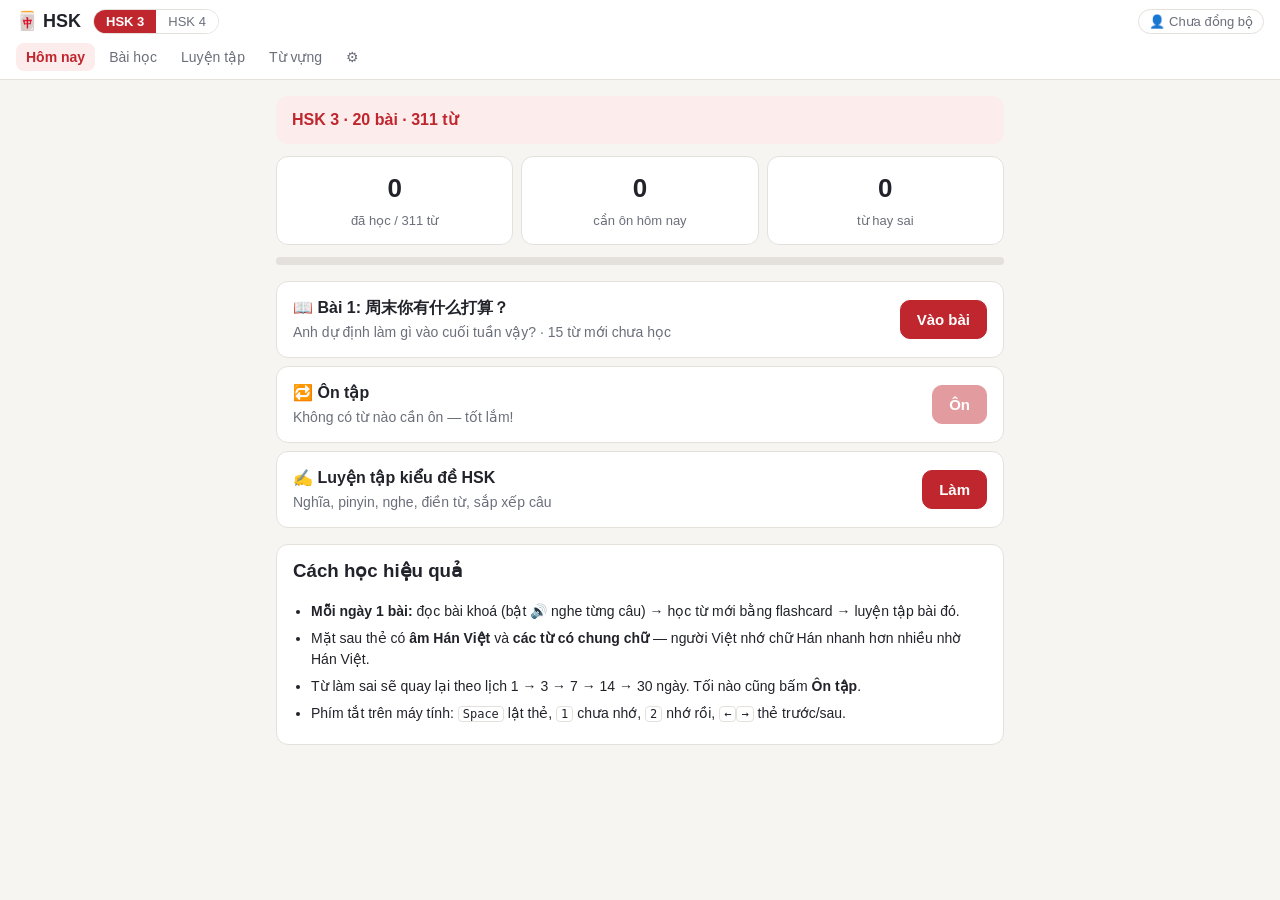
==== app/index.html @ 71d253d5 "Học HSK 3-4" ====
<!DOCTYPE html>
<html lang="vi">
<head>
<meta charset="UTF-8">
<meta name="viewport" content="width=device-width, initial-scale=1">
<title>Học HSK 3–4</title>
<link rel="stylesheet" href="style.css?v=1">
</head>
<body>
<header>
  <h1 id="homeLink">🀄 HSK</h1>
  <div class="book-switch" id="bookSwitch">
    <button data-book="hsk3">HSK 3</button>
    <button data-book="hsk4">HSK 4</button>
  </div>
  <button id="userChip" class="user-chip"></button>
  <nav>
    <button data-view="home" class="active">Hôm nay</button>
    <button data-view="lessons">Bài học</button>
    <button data-view="practice">Luyện tập</button>
    <button data-view="list">Từ vựng</button>
    <button data-view="settings">⚙︎</button>
  </nav>
</header>

<main>
  <!-- HÔM NAY -->
  <section id="view-home" class="view">
    <div class="banner" id="banner"></div>
    <div class="cards-row">
      <div class="stat"><b id="statLearned">0</b><span>đã học / <span id="statTotal"></span> từ</span></div>
      <div class="stat"><b id="statDue">0</b><span>cần ôn hôm nay</span></div>
      <div class="stat"><b id="statWeak">0</b><span>từ hay sai</span></div>
    </div>
    <div class="progress"><div id="progressBar"></div></div>
    <div class="todo" id="todoBox"></div>
    <div class="tips">
      <h3>Cách học hiệu quả</h3>
      <ul>
        <li><b>Mỗi ngày 1 bài:</b> đọc bài khoá (bật 🔊 nghe từng câu) → học từ mới bằng flashcard → luyện tập bài đó.</li>
        <li>Mặt sau thẻ có <b>âm Hán Việt</b> và <b>các từ có chung chữ</b> — người Việt nhớ chữ Hán nhanh hơn nhiều nhờ Hán Việt.</li>
        <li>Từ làm sai sẽ quay lại theo lịch 1 → 3 → 7 → 14 → 30 ngày. Tối nào cũng bấm <b>Ôn tập</b>.</li>
        <li>Phím tắt trên máy tính: <kbd>Space</kbd> lật thẻ, <kbd>1</kbd> chưa nhớ, <kbd>2</kbd> nhớ rồi, <kbd>←</kbd><kbd>→</kbd> thẻ trước/sau.</li>
      </ul>
    </div>
  </section>

  <!-- DANH SÁCH BÀI -->
  <section id="view-lessons" class="view hidden">
    <div id="lessonGrid" class="lesson-grid"></div>
  </section>

  <!-- CHI TIẾT BÀI -->
  <section id="view-lesson" class="view hidden">
    <div class="lesson-head">
      <button class="btn small" id="backLessons">◀ Bài học</button>
      <div><div class="zh big" id="lsTitleZh"></div><div class="muted" id="lsTitleVi"></div></div>
    </div>
    <div class="actions">
      <button class="btn primary" id="lsStudy">📖 Học từ mới</button>
      <button class="btn" id="lsPractice">✍️ Luyện bài này</button>
    </div>
    <div class="tabs">
      <button data-tab="words" class="active">Từ mới</button>
      <button data-tab="texts">Bài khoá</button>
      <button data-tab="grammar">Ngữ pháp</button>
    </div>
    <div id="lsWords"></div>
    <div id="lsTexts" class="hidden">
      <div class="inline-row">
        <label class="check"><input type="checkbox" id="showPy" checked> Hiện pinyin</label>
        <label class="check"><input type="checkbox" id="showVi"> Hiện bản dịch</label>
      </div>
      <div id="lsTextsBody"></div>
    </div>
    <div id="lsGrammar" class="hidden"></div>
  </section>

  <!-- FLASHCARD -->
  <section id="view-study" class="view hidden">
    <div class="study-head"><span id="studyTitle"></span><span id="studyCount" class="muted"></span></div>
    <div class="progress small"><div id="studyBar"></div></div>
    <div class="review-banner hidden" id="reviewBanner">👀 Đang xem lại thẻ đã học — bấm <b>Sau ▶</b> để quay về thẻ đang học</div>
    <div id="card" class="card">
      <div class="card-cat" id="cardCat"></div>
      <div class="card-front">
        <div class="zh huge" id="cardWord"></div>
        <div class="py" id="cardPyFront"></div>
      </div>
      <div class="card-back hidden" id="cardBack">
        <div class="py big" id="cardPy"></div>
        <div class="meaning" id="cardMean"></div>
        <div class="hv" id="cardHV"></div>
        <div class="example" id="cardEx"></div>
        <div class="related" id="cardRelated"></div>
      </div>
      <button class="speak" id="speakBtn" title="Nghe">🔊</button>
    </div>
    <div class="actions" id="flipActions"><button class="btn primary wide" id="flipBtn">Lật thẻ</button></div>
    <div class="actions hidden" id="gradeActions">
      <button class="btn bad" id="againBtn">😵 Chưa nhớ <small>(1)</small></button>
      <button class="btn good" id="goodBtn">😎 Nhớ rồi <small>(2)</small></button>
    </div>
    <div class="nav-row">
      <button class="btn" id="prevBtn">◀ Trước</button>
      <button class="btn" id="nextBtn">Bỏ qua ▶</button>
    </div>
  </section>

  <!-- LUYỆN TẬP -->
  <section id="view-practice" class="view hidden">
    <div id="pracSetup">
      <h3>✍️ Luyện tập theo dạng đề HSK</h3>
      <label>Phạm vi
        <select id="pracScope">
          <option value="lesson">Bài đang học</option>
          <option value="learned">Các từ đã học</option>
          <option value="weak">Từ hay sai</option>
          <option value="book">Cả cuốn sách</option>
        </select>
      </label>
      <label id="pracLessonWrap">Bài
        <select id="pracLesson"></select>
      </label>
      <div class="type-grid" id="pracTypes">
        <label class="check"><input type="checkbox" value="mean" checked> Chọn nghĩa</label>
        <label class="check"><input type="checkbox" value="pinyin" checked> Chọn pinyin (dấu thanh)</label>
        <label class="check"><input type="checkbox" value="hanzi" checked> Chọn chữ Hán</label>
        <label class="check"><input type="checkbox" value="listen" checked> 🎧 Nghe chọn chữ</label>
        <label class="check"><input type="checkbox" value="fill" checked> 选词填空 Điền từ</label>
        <label class="check"><input type="checkbox" value="order" checked> 连词成句 Sắp xếp câu</label>
      </div>
      <label>Số câu
        <select id="pracNum"><option>10</option><option selected>20</option><option>30</option><option>50</option></select>
      </label>
      <button class="btn primary wide" id="pracStart">Bắt đầu</button>
      <p class="muted" id="pracMsg"></p>
    </div>
    <div id="pracRun" class="hidden">
      <div class="study-head"><span id="pracProgress"></span><span class="muted" id="pracScore"></span></div>
      <div class="progress small"><div id="pracBar"></div></div>
      <div class="card q-card">
        <div class="card-cat" id="qAsk"></div>
        <div id="qBody"></div>
        <button class="speak hidden" id="qSpeak" title="Nghe lại">🔊</button>
      </div>
      <div class="choices" id="qChoices"></div>
      <div id="qOrder" class="hidden">
        <div class="order-built" id="orderBuilt"></div>
        <div class="order-pool" id="orderPool"></div>
        <div class="actions"><button class="btn" id="orderReset">↺ Làm lại</button><button class="btn primary" id="orderCheck">Kiểm tra</button></div>
      </div>
      <div class="explain hidden" id="qExplain"></div>
      <div class="actions"><button class="btn primary wide hidden" id="qNext">Câu tiếp ▶</button></div>
    </div>
    <div id="pracDone" class="hidden"></div>
  </section>

  <!-- TỪ VỰNG -->
  <section id="view-list" class="view hidden">
    <div class="list-tools">
      <input id="search" placeholder="Tìm: chữ Hán, pinyin (gõ không dấu cũng được), nghĩa, Hán Việt…">
      <select id="listLesson"></select>
      <select id="listFilter">
        <option value="all">Tất cả</option><option value="new">Chưa học</option>
        <option value="seen">Đã học</option><option value="weak">Hay sai</option>
      </select>
    </div>
    <p class="muted" id="listCount"></p>
    <table class="vocab-table"><tbody id="listBody"></tbody></table>
  </section>

  <!-- CÀI ĐẶT -->
  <section id="view-settings" class="view hidden">
    <h3>Cài đặt</h3>
    <label>Ngày thi <input type="date" id="setExam"></label>
    <label>Mặt trước thẻ
      <select id="setFront">
        <option value="hz">Chỉ chữ Hán (luyện nhận mặt chữ)</option>
        <option value="hzpy">Chữ Hán + pinyin</option>
      </select>
    </label>
    <label class="check"><input type="checkbox" id="setAutoSpeak"> Tự đọc phát âm khi lật thẻ</label>
    <label>Tốc độ đọc
      <select id="setRate"><option value="0.7">Chậm</option><option value="0.9" selected>Vừa</option><option value="1">Bình thường</option></select>
    </label>
    <button class="btn primary" id="saveSettings">Lưu</button>
    <hr>
    <h3>👤 Đồng bộ giữa các máy</h3>
    <p class="muted" id="syncNote"></p>
    <div class="sync-row">
      <input id="syncUser" placeholder="username, vd: nhuy-hsk" autocapitalize="none" autocomplete="username">
      <button class="btn primary" id="syncLogin">Đồng bộ</button>
      <button class="btn" id="syncLogout">Thoát</button>
    </div>
    <p class="muted" id="syncStatus"></p>
    <hr>
    <h3>Sao lưu bằng file</h3>
    <button class="btn" id="exportBtn">Xuất file tiến độ</button>
    <label class="btn file-btn">Nhập file tiến độ<input type="file" id="importFile" accept=".json" hidden></label>
    <hr>
    <button class="btn bad" id="resetBtn">Xoá toàn bộ tiến độ</button>
  </section>
</main>

<div id="toast" class="toast hidden"></div>

<script src="data.js?v=1"></script>
<script src="app.js?v=1"></script>
<script src="sync-config.js?v=1"></script>
<script src="sync.js?v=1"></script>
</body>
</html>
---- app/style.css ----
:root {
  --bg: #f7f5f2; --panel: #fff; --text: #22232a; --muted: #6b6f7a; --line: #e4e1dc;
  --accent: #c0262d; --accent-soft: #fdecec; --good: #15803d; --good-soft: #e5f5ea;
  --bad: #b91c1c; --bad-soft: #fbe7e7;
  --zh: "PingFang SC", "Hiragino Sans GB", "Noto Sans SC", "Microsoft YaHei", sans-serif;
}
@media (prefers-color-scheme: dark) {
  :root { --bg: #17181c; --panel: #22242a; --text: #ececef; --muted: #9a9ead; --line: #34363e;
    --accent: #f87171; --accent-soft: #3a2224; --good: #4ade80; --good-soft: #1d3326; --bad: #f87171; --bad-soft: #3a2224; }
}
* { box-sizing: border-box; }
body { margin: 0; font-family: -apple-system, BlinkMacSystemFont, "Segoe UI", Roboto, sans-serif; background: var(--bg); color: var(--text); line-height: 1.5; }
header { position: sticky; top: 0; z-index: 5; background: var(--panel); border-bottom: 1px solid var(--line);
  padding: 8px 16px; display: flex; flex-wrap: wrap; align-items: center; gap: 8px 12px; }
header h1 { font-size: 18px; margin: 0; cursor: pointer; }
nav { display: flex; gap: 4px; flex-wrap: wrap; width: 100%; }
nav button { border: 0; background: none; color: var(--muted); padding: 6px 10px; border-radius: 8px; font-size: 14px; cursor: pointer; }
nav button.active { background: var(--accent-soft); color: var(--accent); font-weight: 600; }
.book-switch { display: flex; border: 1px solid var(--line); border-radius: 99px; overflow: hidden; }
.book-switch button { border: 0; background: var(--panel); color: var(--muted); padding: 4px 12px; font-size: 13px; cursor: pointer; }
.book-switch button.active { background: var(--accent); color: #fff; font-weight: 700; }
.user-chip { margin-left: auto; border: 1px solid var(--good); background: var(--good-soft); color: var(--good);
  border-radius: 99px; padding: 4px 10px; font-size: 13px; font-weight: 600; cursor: pointer; }
.user-chip.off { border-color: var(--line); background: var(--panel); color: var(--muted); font-weight: 400; }
main { max-width: 760px; margin: 0 auto; padding: 16px; }
.hidden { display: none !important; }
.muted { color: var(--muted); font-size: 14px; }
h3 { margin: 8px 0 12px; }
.zh { font-family: var(--zh); }
.zh.big { font-size: 22px; font-weight: 700; }
.zh.huge { font-size: 64px; font-weight: 600; line-height: 1.2; }
.py { color: var(--muted); font-size: 20px; }
.py.big { font-size: 26px; color: var(--accent); font-weight: 600; }
kbd { border: 1px solid var(--line); border-radius: 4px; padding: 0 4px; font-size: 12px; }

.banner { background: var(--accent-soft); color: var(--accent); border-radius: 12px; padding: 12px 16px; font-weight: 600; margin-bottom: 12px; }
.cards-row { display: grid; grid-template-columns: repeat(3, 1fr); gap: 8px; }
.stat { background: var(--panel); border: 1px solid var(--line); border-radius: 12px; padding: 12px; text-align: center; }
.stat b { display: block; font-size: 26px; }
.stat span { font-size: 13px; color: var(--muted); }
.progress { height: 8px; background: var(--line); border-radius: 99px; margin: 12px 0; overflow: hidden; }
.progress.small { height: 4px; margin: 6px 0 12px; }
.progress div { height: 100%; width: 0; background: var(--accent); transition: width .3s; }
.todo { display: grid; gap: 8px; margin: 16px 0; }
.todo-item { display: flex; align-items: center; justify-content: space-between; gap: 12px; background: var(--panel); border: 1px solid var(--line); border-radius: 12px; padding: 14px 16px; }
.todo-item p { margin: 2px 0 0; }
.tips { background: var(--panel); border: 1px solid var(--line); border-radius: 12px; padding: 4px 16px; }
.tips ul { padding-left: 18px; } .tips li { margin-bottom: 6px; font-size: 14px; }

.btn { border: 1px solid var(--line); background: var(--panel); color: var(--text); padding: 10px 16px; border-radius: 10px; font-size: 15px; cursor: pointer; font-weight: 600; }
.btn.small { padding: 6px 10px; font-size: 13px; }
.btn.primary { background: var(--accent); border-color: var(--accent); color: #fff; }
.btn.good { background: var(--good-soft); color: var(--good); border-color: var(--good); }
.btn.bad { background: var(--bad-soft); color: var(--bad); border-color: var(--bad); }
.btn.wide { width: 100%; } .btn small { font-weight: 400; opacity: .7; } .btn:disabled { opacity: .45; cursor: default; }
.actions { display: flex; gap: 8px; margin-top: 12px; } .actions .btn { flex: 1; padding: 14px; }
.nav-row { display: flex; gap: 8px; margin-top: 10px; } .nav-row .btn { flex: 1; font-weight: 500; padding: 10px; }
.inline-row { display: flex; gap: 16px; flex-wrap: wrap; align-items: center; margin: 8px 0; }

/* Bài học */
.lesson-grid { display: grid; grid-template-columns: repeat(auto-fill, minmax(220px, 1fr)); gap: 8px; }
.lesson-tile { text-align: left; background: var(--panel); border: 1px solid var(--line); border-radius: 12px; padding: 12px; cursor: pointer; color: var(--text); }
.lesson-tile b { font-size: 13px; color: var(--accent); }
.lesson-tile .zh { display: block; font-size: 17px; font-weight: 600; margin: 2px 0; }
.lesson-tile .bar { height: 4px; background: var(--line); border-radius: 99px; margin-top: 8px; overflow: hidden; }
.lesson-tile .bar div { height: 100%; background: var(--good); }
.lesson-tile.current { border: 2px solid var(--accent); }
.lesson-head { display: flex; gap: 12px; align-items: center; }
.tabs { display: flex; gap: 6px; margin: 16px 0 10px; }
.tabs button { flex: 1; padding: 8px; border-radius: 10px; border: 1px solid var(--line); background: var(--panel); color: var(--muted); cursor: pointer; font-size: 14px; }
.tabs button.active { border: 2px solid var(--accent); color: var(--accent); background: var(--accent-soft); font-weight: 700; }
.word-row { display: grid; grid-template-columns: auto 1fr auto; gap: 4px 12px; align-items: center; background: var(--panel);
  border: 1px solid var(--line); border-radius: 10px; padding: 8px 12px; margin-bottom: 6px; }
.word-row .zh { font-size: 24px; }
.word-row .py { font-size: 15px; color: var(--accent); }
.word-row .vi { font-size: 14px; }
.word-row .hvs, .hvs { color: var(--accent); font-size: 12px; letter-spacing: .3px; }
.text-block { background: var(--panel); border: 1px solid var(--line); border-radius: 12px; padding: 12px 14px; margin-bottom: 12px; }
.text-block h4 { margin: 0 0 8px; font-family: var(--zh); }
.line { padding: 6px 0; border-bottom: 1px dashed var(--line); }
.line:last-child { border: 0; }
.line .spk { color: var(--accent); font-weight: 700; font-family: var(--zh); margin-right: 4px; }
.line .zh { font-size: 19px; }
.line .lpy { color: var(--muted); font-size: 14px; }
.line .lvi { font-size: 14px; color: var(--good); }
.line mark { background: var(--accent-soft); color: var(--accent); font-weight: 700; border-radius: 3px; }
.mini-speak { border: 0; background: none; cursor: pointer; font-size: 15px; padding: 0 4px; }
.gram { background: var(--panel); border: 1px solid var(--line); border-radius: 12px; padding: 12px 14px; margin-bottom: 12px; }
.gram h4 { margin: 0; font-family: var(--zh); color: var(--accent); }
.gram .gvi { font-weight: 600; margin: 2px 0 6px; }
.gram .gex { margin: 6px 0; padding-left: 10px; border-left: 3px solid var(--line); }

/* Flashcard */
.study-head { display: flex; justify-content: space-between; font-weight: 600; }
.card { position: relative; background: var(--panel); border: 1px solid var(--line); border-radius: 16px; min-height: 300px;
  padding: 28px 20px 20px; text-align: center; display: flex; flex-direction: column; justify-content: center; gap: 8px; }
.card-cat { position: absolute; top: 10px; left: 14px; font-size: 12px; color: var(--muted); }
.meaning { font-size: 22px; font-weight: 600; }
.hv { color: var(--accent); font-weight: 600; letter-spacing: .5px; }
.example { text-align: left; background: var(--bg); border-radius: 10px; padding: 8px 12px; margin-top: 6px; }
.example:empty { display: none; }
.example .zh { font-size: 19px; }
.example .lpy { color: var(--muted); font-size: 13px; }
.example .lvi { font-size: 14px; color: var(--muted); }
.example mark { background: var(--accent-soft); color: var(--accent); font-weight: 700; }
.related { text-align: left; font-size: 14px; border-top: 1px dashed var(--line); padding-top: 8px; }
.related:empty { display: none; }
.related .k { font-family: var(--zh); font-weight: 700; color: var(--accent); margin-right: 4px; font-size: 16px; }
.chip { display: inline-block; font-family: var(--zh); background: var(--bg); border: 1px solid var(--line); border-radius: 99px; padding: 1px 8px; margin: 2px; font-size: 14px; }
.chip i { font-family: -apple-system, sans-serif; font-style: normal; color: var(--muted); font-size: 12px; }
.speak { position: absolute; top: 6px; right: 8px; border: 0; background: none; font-size: 22px; cursor: pointer; }
.review-banner { background: var(--accent-soft); color: var(--accent); border-radius: 10px; padding: 8px 12px; font-size: 14px; margin-bottom: 8px; }

/* Luyện tập */
#pracSetup label, #view-settings label { display: block; margin-bottom: 12px; font-weight: 600; }
select, input[type=date], input:not([type]) { display: block; width: 100%; margin-top: 4px; padding: 10px; font-size: 15px;
  border-radius: 8px; border: 1px solid var(--line); background: var(--panel); color: var(--text); }
label.check { font-weight: 400 !important; display: flex !important; gap: 8px; align-items: center; margin: 0 !important; }
.type-grid { display: grid; grid-template-columns: 1fr 1fr; gap: 8px; background: var(--panel); border: 1px solid var(--line);
  border-radius: 12px; padding: 12px; margin-bottom: 12px; }
.q-card { min-height: 170px; }
.q-big { font-family: var(--zh); font-size: 54px; font-weight: 600; }
.q-sent { font-family: var(--zh); font-size: 22px; line-height: 2; text-align: left; }
.q-sent .blank { color: var(--accent); font-weight: 700; }
.choices { display: grid; grid-template-columns: 1fr 1fr; gap: 8px; margin-top: 12px; }
.choice { text-align: left; font-size: 16px; padding: 14px; min-height: 56px; border: 1px solid var(--line); border-radius: 10px;
  background: var(--panel); color: var(--text); cursor: pointer; }
.choice.zh, .choice.py { text-align: center; font-size: 22px; }
.choice.correct { background: var(--good-soft); border-color: var(--good); color: var(--good); font-weight: 700; }
.choice.wrong { background: var(--bad-soft); border-color: var(--bad); color: var(--bad); }
.order-built { min-height: 58px; border: 2px dashed var(--line); border-radius: 12px; padding: 8px; margin-top: 12px; display: flex; flex-wrap: wrap; gap: 6px; }
.order-pool { display: flex; flex-wrap: wrap; gap: 6px; margin-top: 10px; }
.piece { font-family: var(--zh); font-size: 20px; padding: 8px 12px; border-radius: 10px; border: 1px solid var(--accent); background: var(--accent-soft);
  color: var(--text); cursor: pointer; }
.order-built .piece { background: var(--panel); }
.order-built.ok { border-color: var(--good); background: var(--good-soft); }
.order-built.no { border-color: var(--bad); background: var(--bad-soft); }
.explain { margin-top: 12px; background: var(--panel); border: 1px solid var(--line); border-radius: 10px; padding: 10px 14px; font-size: 15px; }
.explain .zh { font-size: 19px; }
.result-big { font-size: 40px; font-weight: 700; text-align: center; margin: 8px 0; }
.wrong-list { background: var(--panel); border: 1px solid var(--line); border-radius: 10px; padding: 8px 14px; margin: 12px 0; }
.wrong-list div { padding: 4px 0; border-bottom: 1px solid var(--line); } .wrong-list div:last-child { border: 0; }

/* Danh sách */
.list-tools { display: grid; grid-template-columns: 2fr 1fr 1fr; gap: 8px; }
.list-tools > * { margin-top: 0 !important; }
.vocab-table { width: 100%; border-collapse: collapse; background: var(--panel); border-radius: 12px; overflow: hidden; }
.vocab-table td { padding: 8px 10px; border-bottom: 1px solid var(--line); font-size: 14px; vertical-align: top; }
.vocab-table td.zh { font-size: 22px; white-space: nowrap; }
.vocab-table td.zh small { display: block; color: var(--accent); font-size: 13px; font-family: -apple-system, sans-serif; }
.vocab-table tr.cat td { background: var(--accent-soft); color: var(--accent); font-weight: 700; }
.vocab-table button { border: 0; background: none; cursor: pointer; font-size: 16px; }
.badge { font-size: 11px; padding: 1px 6px; border-radius: 99px; white-space: nowrap; }
.badge.b0 { background: var(--line); color: var(--muted); } .badge.b1 { background: var(--bad-soft); color: var(--bad); }
.badge.b2 { background: var(--accent-soft); color: var(--accent); } .badge.b3 { background: var(--good-soft); color: var(--good); }

.sync-row { display: flex; gap: 8px; flex-wrap: wrap; align-items: center; }
.sync-row input { flex: 1; min-width: 180px; margin: 0 !important; }
.file-btn { display: inline-block !important; }
.toast { position: fixed; bottom: 20px; left: 50%; transform: translateX(-50%); background: var(--text); color: var(--bg);
  padding: 10px 18px; border-radius: 10px; font-size: 14px; z-index: 10; }
hr { border: 0; border-top: 1px solid var(--line); margin: 20px 0; }
@media (max-width: 560px) {
  .zh.huge { font-size: 52px; } .q-big { font-size: 46px; }
  .choices { grid-template-columns: 1fr; } .type-grid { grid-template-columns: 1fr; }
  .list-tools { grid-template-columns: 1fr 1fr; } .list-tools input { grid-column: 1 / -1; }
}
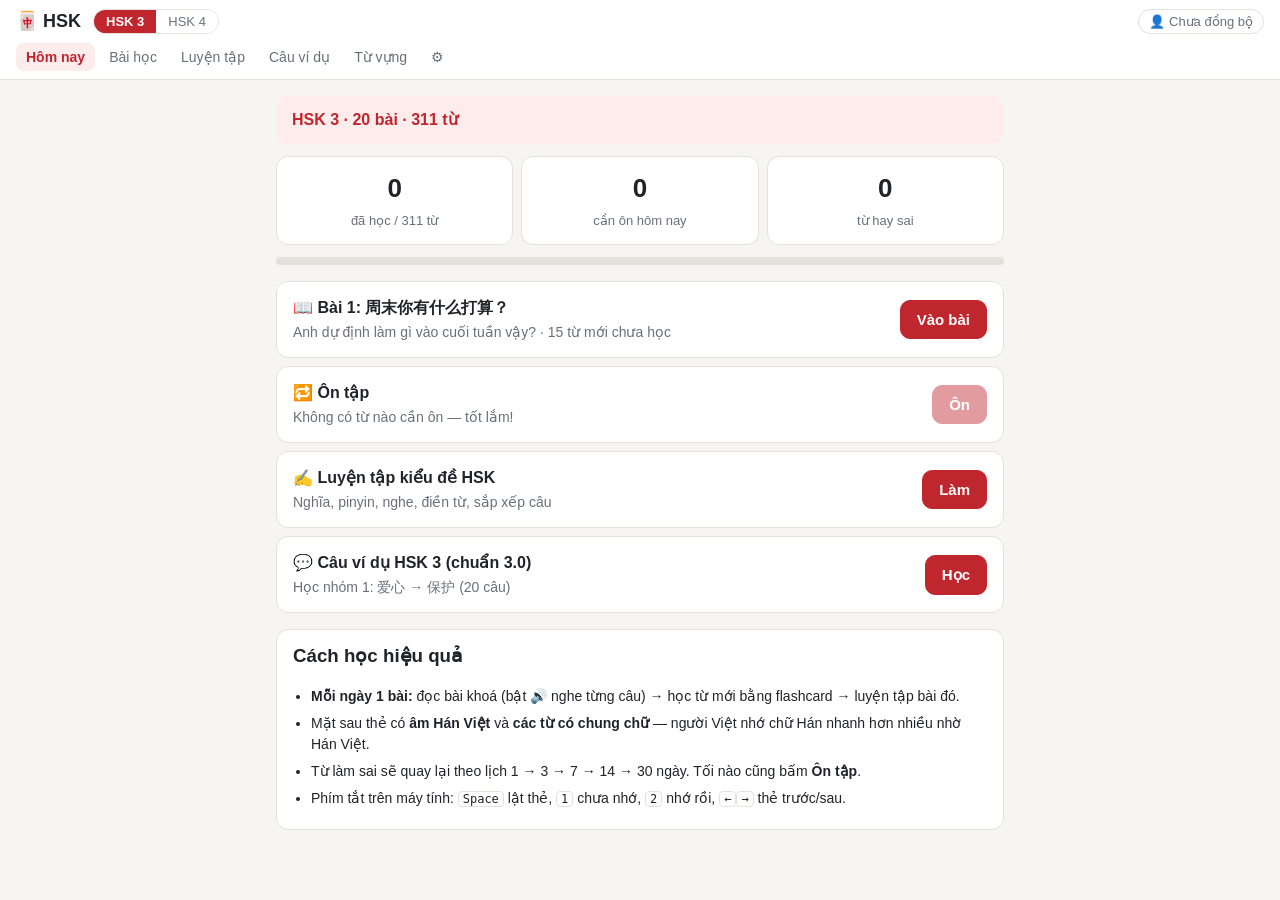
==== commit 231a897a: "Thêm học từ qua câu ví dụ (từ vựng HSK 3.0) và bài tập ngữ pháp bổ sung cho từng bài - Câu ví dụ: 97" ====
--- a/app/index.html
+++ b/app/index.html
@@ -4,7 +4,7 @@
 <meta charset="UTF-8">
 <meta name="viewport" content="width=device-width, initial-scale=1">
 <title>Học HSK 3–4</title>
-<link rel="stylesheet" href="style.css?v=1">
+<link rel="stylesheet" href="style.css?v=2">
 </head>
 <body>
 <header>
@@ -18,6 +18,7 @@
     <button data-view="home" class="active">Hôm nay</button>
     <button data-view="lessons">Bài học</button>
     <button data-view="practice">Luyện tập</button>
+    <button data-view="sent">Câu ví dụ</button>
     <button data-view="list">Từ vựng</button>
     <button data-view="settings">⚙︎</button>
   </nav>
@@ -64,6 +65,7 @@
       <button data-tab="words" class="active">Từ mới</button>
       <button data-tab="texts">Bài khoá</button>
       <button data-tab="grammar">Ngữ pháp</button>
+      <button data-tab="ex">Bài tập</button>
     </div>
     <div id="lsWords"></div>
     <div id="lsTexts" class="hidden">
@@ -74,6 +76,7 @@
       <div id="lsTextsBody"></div>
     </div>
     <div id="lsGrammar" class="hidden"></div>
+    <div id="lsEx" class="hidden"></div>
   </section>
 
   <!-- FLASHCARD -->
@@ -129,6 +132,7 @@
         <label class="check"><input type="checkbox" value="listen" checked> 🎧 Nghe chọn chữ</label>
         <label class="check"><input type="checkbox" value="fill" checked> 选词填空 Điền từ</label>
         <label class="check"><input type="checkbox" value="order" checked> 连词成句 Sắp xếp câu</label>
+        <label class="check"><input type="checkbox" value="gq" checked> 📝 Ngữ pháp (bài tập thêm)</label>
       </div>
       <label>Số câu
         <select id="pracNum"><option>10</option><option selected>20</option><option>30</option><option>50</option></select>
@@ -154,6 +158,57 @@
       <div class="actions"><button class="btn primary wide hidden" id="qNext">Câu tiếp ▶</button></div>
     </div>
     <div id="pracDone" class="hidden"></div>
+  </section>
+
+  <!-- CÂU VÍ DỤ (từ vựng HSK 3.0) -->
+  <section id="view-sent" class="view hidden">
+    <div id="sentHome">
+      <h3>💬 Học từ qua câu ví dụ — <span id="sentLevel"></span></h3>
+      <p class="muted" id="sentStats"></p>
+      <div class="progress small"><div id="sentBar"></div></div>
+      <div class="combo-grid">
+        <button class="combo-btn" id="sentNext"><b>📖 Học nhóm tiếp theo</b><span id="sentNextInfo"></span></button>
+        <button class="combo-btn" id="sentReview"><b>🔁 Ôn câu đến hạn</b><span id="sentReviewInfo"></span></button>
+        <button class="combo-btn" id="sentTestBtn"><b>✍️ Kiểm tra câu</b><span>Điền từ, dịch nghĩa, chọn câu, nghe, sắp xếp</span></button>
+      </div>
+      <div id="sentTest" class="sent-test hidden">
+        <label>Phạm vi
+          <select id="sentScope">
+            <option value="learned">Các câu đã học</option>
+            <option value="weak">Câu hay sai</option>
+            <option value="due">Câu đến hạn ôn</option>
+            <option value="all">Tất cả các câu</option>
+          </select>
+        </label>
+        <div class="type-grid" id="sentTypes">
+          <label class="check"><input type="checkbox" value="sfill" checked> 选词填空 Điền từ vào câu</label>
+          <label class="check"><input type="checkbox" value="smean" checked> Câu này nghĩa là gì?</label>
+          <label class="check"><input type="checkbox" value="spick" checked> Chọn đúng câu đã học</label>
+          <label class="check"><input type="checkbox" value="slisten" checked> 🎧 Nghe câu, chọn nghĩa</label>
+          <label class="check"><input type="checkbox" value="sorder" checked> 连词成句 Sắp xếp câu</label>
+        </div>
+        <label>Số câu <select id="sentNum"><option>10</option><option selected>20</option><option>30</option><option>50</option></select></label>
+        <button class="btn primary wide" id="sentTestStart">Bắt đầu kiểm tra</button>
+        <p class="muted" id="sentMsg"></p>
+      </div>
+      <h4>Các nhóm (20 câu / nhóm, theo thứ tự pinyin)</h4>
+      <div id="sentGroups" class="lesson-grid"></div>
+    </div>
+    <div id="sentGroup" class="hidden">
+      <div class="lesson-head">
+        <button class="btn small" id="sentBack">◀ Các nhóm</button>
+        <div><div class="big" id="sentGTitle"></div><div class="muted" id="sentGSub"></div></div>
+      </div>
+      <div class="actions">
+        <button class="btn primary" id="sentGStudy">📖 Học thẻ câu</button>
+        <button class="btn" id="sentGTest">✍️ Kiểm tra nhóm này</button>
+      </div>
+      <div class="inline-row">
+        <label class="check"><input type="checkbox" id="sentShowPy" checked> Hiện pinyin</label>
+        <label class="check"><input type="checkbox" id="sentShowVi" checked> Hiện nghĩa</label>
+      </div>
+      <div id="sentList"></div>
+    </div>
   </section>
 
   <!-- TỪ VỰNG -->
@@ -205,9 +260,10 @@
 
 <div id="toast" class="toast hidden"></div>
 
-<script src="data.js?v=1"></script>
-<script src="app.js?v=1"></script>
-<script src="sync-config.js?v=1"></script>
-<script src="sync.js?v=1"></script>
+<script src="data.js?v=2"></script>
+<script src="app.js?v=2"></script>
+<script src="extra.js?v=2"></script>
+<script src="sync-config.js?v=2"></script>
+<script src="sync.js?v=2"></script>
 </body>
 </html>
--- a/app/style.css
+++ b/app/style.css
@@ -165,3 +165,31 @@
   .choices { grid-template-columns: 1fr; } .type-grid { grid-template-columns: 1fr; }
   .list-tools { grid-template-columns: 1fr 1fr; } .list-tools input { grid-column: 1 / -1; }
 }
+
+/* Câu ví dụ + bài tập ngữ pháp */
+.combo-grid { display: grid; grid-template-columns: repeat(auto-fit, minmax(150px, 1fr)); gap: 8px; margin: 10px 0; }
+.combo-btn { display: flex; flex-direction: column; gap: 4px; text-align: left; padding: 12px; border-radius: 12px; cursor: pointer;
+  border: 1px solid var(--accent); background: var(--accent-soft); color: var(--text); }
+.combo-btn b { font-size: 15px; color: var(--accent); }
+.combo-btn span { font-size: 12px; color: var(--muted); }
+.sent-test { background: var(--panel); border: 1px solid var(--line); border-radius: 12px; padding: 4px 14px 12px; margin-bottom: 10px; }
+#cardWord.sent { font-size: 26px; font-weight: 500; line-height: 1.8; text-align: left; }
+#cardWord mark, .sent-zh mark, .q-sent mark, .explain mark { background: var(--accent-soft); color: var(--accent); font-weight: 700; border-radius: 4px; padding: 0 2px; }
+.sent-row { background: var(--panel); border: 1px solid var(--line); border-radius: 10px; padding: 8px 12px; margin-bottom: 6px; }
+.sent-w { font-size: 14px; }
+.sent-w .zh { font-weight: 700; }
+.sent-w .py { color: var(--accent); }
+.sent-zh { font-size: 19px; line-height: 1.8; margin-top: 2px; }
+.sent-row .lpy { color: var(--muted); font-size: 13px; }
+.sent-row .lvi { font-size: 14px; }
+.choice.vi { text-align: left; font-size: 15px; line-height: 1.5; }
+.choice.sent { text-align: left; font-size: 18px; line-height: 1.6; }
+.gq-tag { margin-top: 6px; font-size: 13px; }
+.gq-why { margin-top: 6px; }
+.gq-opts { margin: 6px 0 0; padding-left: 0; list-style: none; font-size: 14px; }
+.gq-opts li { margin: 3px 0; color: var(--muted); }
+.gq-opts li.ok { color: var(--good); font-weight: 600; }
+.gq-head { background: var(--panel); border: 1px solid var(--line); border-radius: 12px; padding: 4px 14px 10px; margin-bottom: 8px; }
+.gq-row { display: flex; align-items: center; justify-content: space-between; gap: 10px; background: var(--panel);
+  border: 1px solid var(--line); border-radius: 10px; padding: 8px 12px; margin-bottom: 6px; }
+.gq-btn { margin-top: 8px; }
